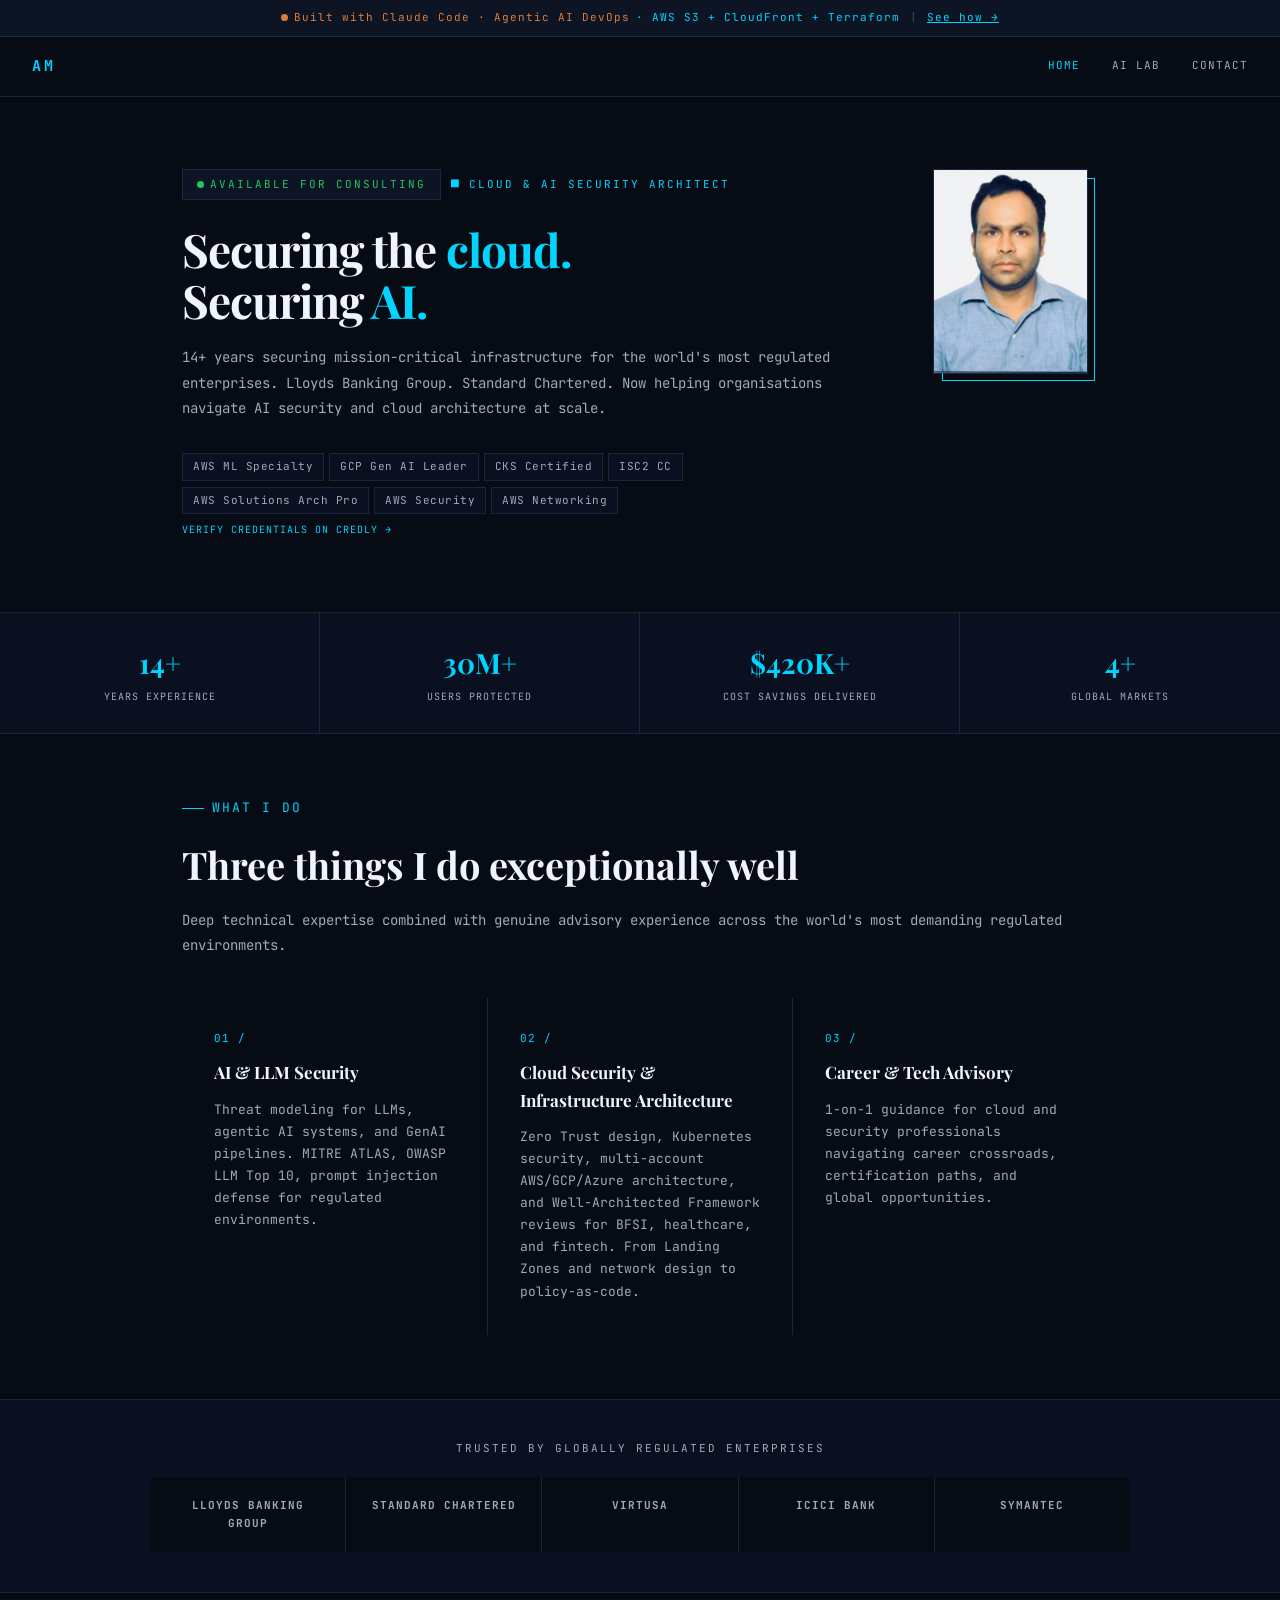
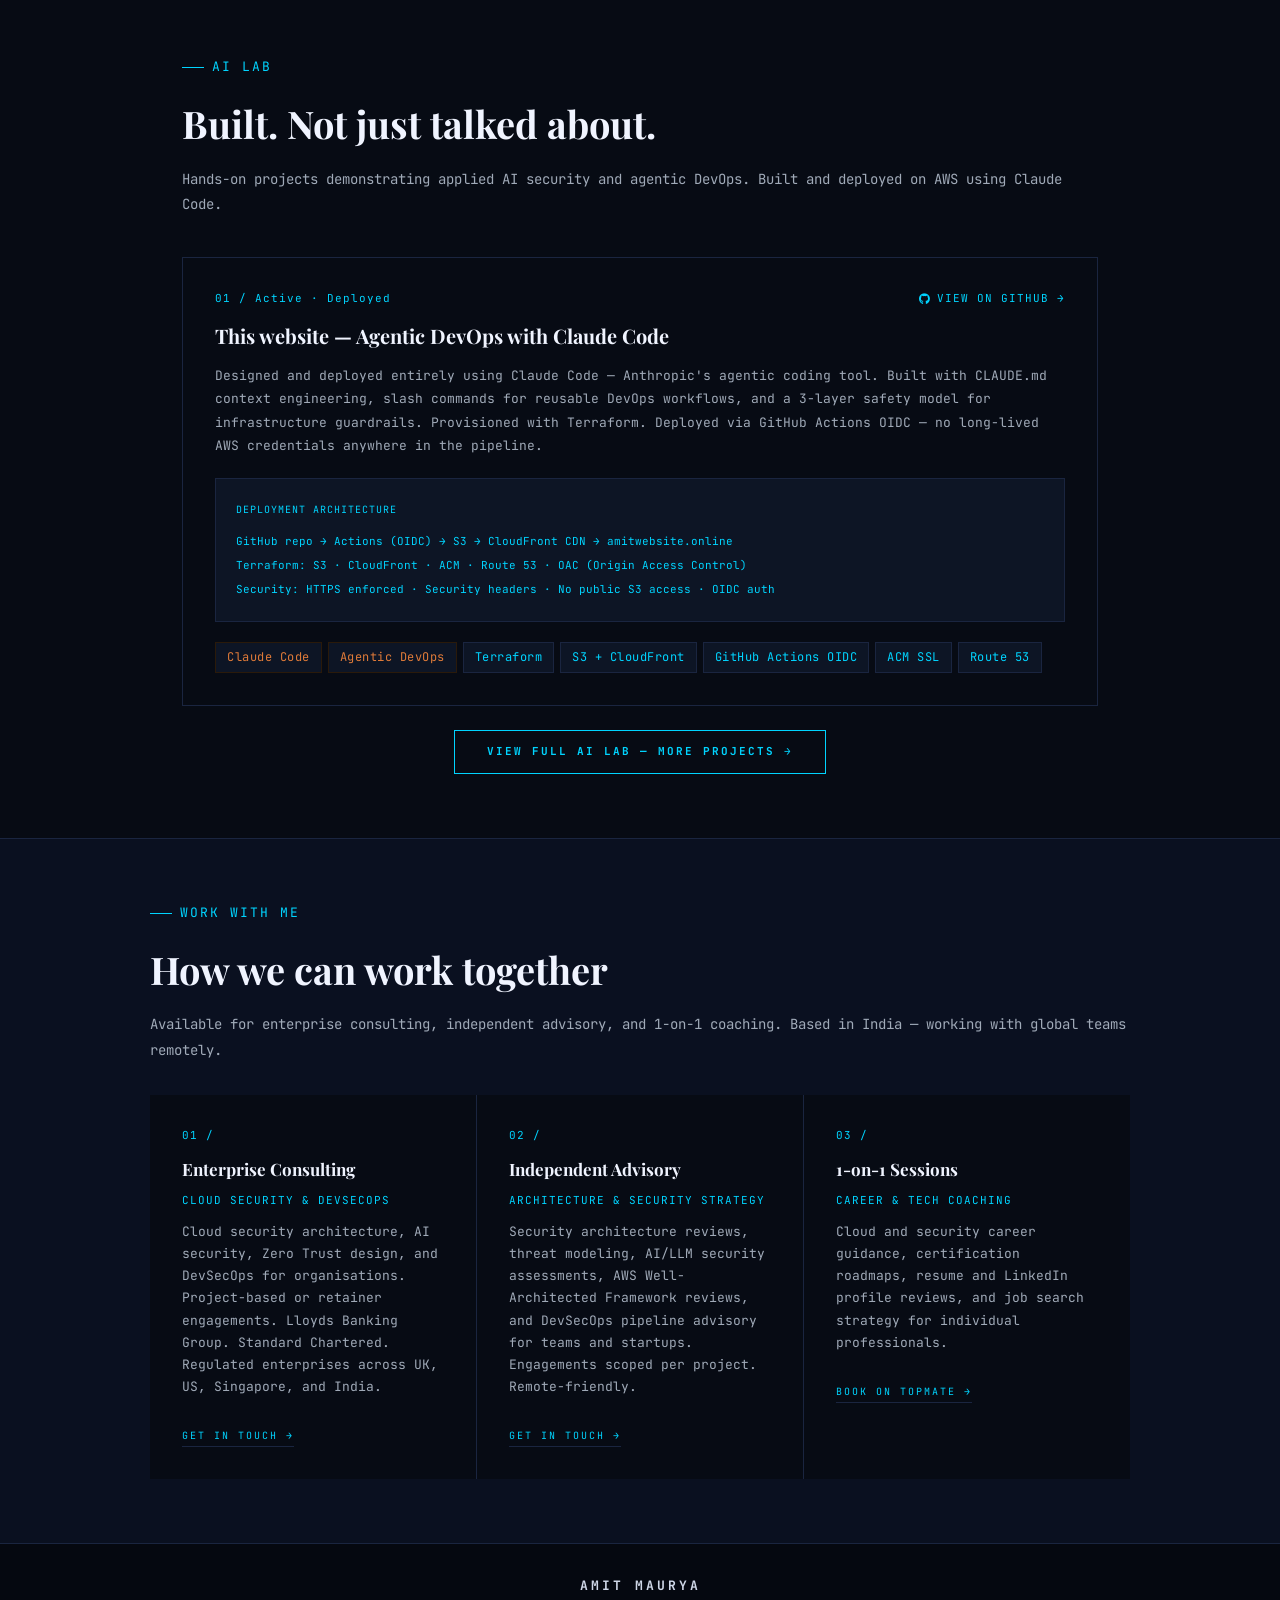
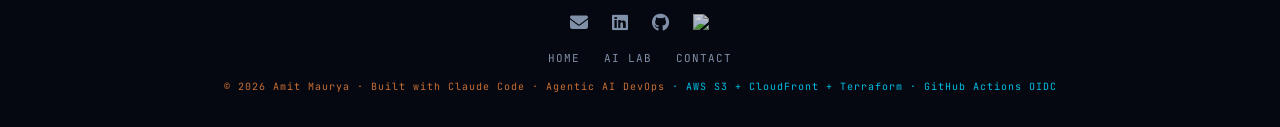
==== index.html @ d6aa3f91 "making site live" ====
<!DOCTYPE html>
<html lang="en">
<head>
  <meta charset="UTF-8">
  <meta name="viewport" content="width=device-width, initial-scale=1.0">
  <link rel="icon" href="favicon.ico" type="image/x-icon">
  <title>Amit Maurya — Cloud & AI Security Architect</title>

  <!-- SEO Meta Tags -->
  <meta name="description" content="Amit Maurya — Cloud & AI Security Architect with 14+ years experience securing mission-critical infrastructure. AWS, GCP, Azure security architecture, Zero Trust, DevSecOps, AI/LLM security for regulated enterprises globally.">
  <meta name="keywords" content="cloud security architect, AI security, DevSecOps, AWS security, Zero Trust, threat modeling, LLM security, cloud infrastructure, India, remote">
  <meta name="author" content="Amit Maurya">
  <meta name="robots" content="index, follow">
  <link rel="canonical" href="https://amitwebsite.online/">

  <!-- Open Graph — LinkedIn / Social sharing -->
  <meta property="og:title" content="Amit Maurya — Cloud & AI Security Architect">
  <meta property="og:description" content="14+ years securing mission-critical infrastructure for Lloyds Banking Group, Standard Chartered, and global regulated enterprises. AI security, Zero Trust, DevSecOps.">
  <meta property="og:url" content="https://amitwebsite.online">
  <meta property="og:type" content="website">
  <meta property="og:image" content="https://amitwebsite.online/assets/images/amit.jpg">

  <!-- Fonts -->
  <link rel="preconnect" href="https://fonts.googleapis.com">
  <link rel="preconnect" href="https://fonts.gstatic.com" crossorigin>
  <link href="https://fonts.googleapis.com/css2?family=Playfair+Display:wght@700&family=JetBrains+Mono:wght@400;700&display=swap" rel="stylesheet">

  <!-- Font Awesome Icons -->
  <link rel="stylesheet" href="https://cdnjs.cloudflare.com/ajax/libs/font-awesome/6.5.0/css/all.min.css">

  <!-- Stylesheet -->
  <link rel="stylesheet" href="assets/css/style.css">
</head>
<body>

  <!-- ============================================================
       Announce Bar
       ============================================================ -->
  <div class="announce">
    <span class="announce-dot"></span>
    <span class="announce-orange">Built with Claude Code · Agentic AI DevOps</span>
    <span class="announce-cyan"> · AWS S3 + CloudFront + Terraform</span>
    <span class="announce-sep">|</span>
    <a href="lab.html" class="announce-link">See how →</a>
  </div>

  <!-- ============================================================
       Navigation
       ============================================================ -->
  <nav class="nav">
    <a href="index.html" class="nav-logo">AM</a>
    <div class="nav-links">
      <a href="index.html" class="active">Home</a>
      <a href="lab.html">AI Lab</a>
      <a href="contact.html">Contact</a>
    </div>
    <button class="hamburger" id="hamburger" aria-label="Toggle menu">
      <span></span>
      <span></span>
      <span></span>
    </button>
  </nav>

  <!-- Mobile Navigation -->
  <div class="nav-mobile" id="nav-mobile">
    <a href="index.html">Home</a>
    <a href="lab.html">AI Lab</a>
    <a href="contact.html">Contact</a>
  </div>

  <!-- ============================================================
       Hero
       ============================================================ -->
  <section class="hero">
    <div class="hero-left">
      <div class="badge-row">
        <div class="avail-badge">
          <span class="avail-dot"></span>
          <span class="avail-text">Available for consulting</span>
        </div>
        <span class="role-sep">■</span>
        <span class="role-text">Cloud & AI Security Architect</span>
      </div>

      <h1>Securing the <span>cloud.</span><br>Securing <span>AI.</span></h1>

      <p class="hero-sub">14+ years securing mission-critical infrastructure for the world's most regulated enterprises. Lloyds Banking Group. Standard Chartered. Now helping organisations navigate AI security and cloud architecture at scale.</p>

      <div class="cert-block">
        <div class="cert-line">
          <span class="cert-pill">AWS ML Specialty</span>
          <span class="cert-pill">GCP Gen AI Leader</span>
          <span class="cert-pill">CKS Certified</span>
          <span class="cert-pill">ISC2 CC</span>
        </div>
        <div class="cert-line">
          <span class="cert-pill">AWS Solutions Arch Pro</span>
          <span class="cert-pill">AWS Security</span>
          <span class="cert-pill">AWS Networking</span>
        </div>
      </div>
      <a href="https://www.credly.com/users/amit-maurya.19bdac44/badges"
         target="_blank" style="font-size:10px;color:#00d4ff;
         letter-spacing:1px;text-transform:uppercase;
         text-decoration:none;margin-top:8px;display:inline-block">
         Verify credentials on Credly →
      </a>

    </div>
    <div class="hero-right">
      <div class="photo-frame">
        <img src="assets/images/amit.jpg" alt="Amit Maurya">
        </div>
      </div>
  </section>

  <!-- ============================================================
       Stats Bar
       ============================================================ -->
  <div class="stats-bar">
    <div class="stat">
      <div class="stat-num">14+</div>
      <div class="stat-label">Years experience</div>
    </div>
    <div class="stat">
      <div class="stat-num">30M+</div>
      <div class="stat-label">Users protected</div>
    </div>
    <div class="stat">
      <div class="stat-num">$420K+</div>
      <div class="stat-label">Cost savings delivered</div>
    </div>
    <div class="stat">
      <div class="stat-num">4+</div>
      <div class="stat-label">Global markets</div>
    </div>
  </div>

  <!-- ============================================================
       What I Do
       ============================================================ -->
  <div class="section">
    <div class="sec-tag">
      <span class="sec-line"></span>
      <span class="sec-label">What I do</span>
    </div>
    <div class="sec-title">Three things I do exceptionally well</div>
    <p class="sec-sub">Deep technical expertise combined with genuine advisory experience across the world's most demanding regulated environments.</p>

    <div class="services">
      <div class="svc">
        <div class="svc-num">01 /</div>
        <div class="svc-title">AI & LLM Security</div>
        <div class="svc-desc">Threat modeling for LLMs, agentic AI systems, and GenAI pipelines. MITRE ATLAS, OWASP LLM Top 10, prompt injection defense for regulated environments.</div>
      </div>
      <div class="svc">
        <div class="svc-num">02 /</div>
        <div class="svc-title">Cloud Security & Infrastructure Architecture</div>
        <div class="svc-desc">Zero Trust design, Kubernetes security, multi-account AWS/GCP/Azure architecture, and Well-Architected Framework reviews for BFSI, healthcare, and fintech. From Landing Zones and network design to policy-as-code.</div>
      </div>
      <div class="svc">
        <div class="svc-num">03 /</div>
        <div class="svc-title">Career & Tech Advisory</div>
        <div class="svc-desc">1-on-1 guidance for cloud and security professionals navigating career crossroads, certification paths, and global opportunities.</div>
      </div>
    </div>
  </div>

  <!-- ============================================================
       Clients Bar
       ============================================================ -->
  <div class="clients-bar">
    <div class="clients-inner">
      <div class="clients-lbl">Trusted by globally regulated enterprises</div>
      <div class="clients-row">
        <div class="client">Lloyds Banking Group</div>
        <div class="client">Standard Chartered</div>
        <div class="client">Virtusa</div>
        <div class="client">ICICI Bank</div>
        <div class="client">Symantec</div>
      </div>
    </div>
  </div>

  <!-- ============================================================
       AI Lab Teaser
       ============================================================ -->
  <div class="ailab-teaser">
    <div class="sec-tag">
      <span class="sec-line"></span>
      <span class="sec-label">AI Lab</span>
    </div>
    <div class="sec-title">Built. Not just talked about.</div>
    <p class="sec-sub">Hands-on projects demonstrating applied AI security and agentic DevOps. Built and deployed on AWS using Claude Code.</p>

    <div class="lab-card">
      <div class="lab-header">
        <div class="lab-num">01 / Active · Deployed</div>
        <a href="https://github.com/amitmaurya001/cloud-security-portfolio" target="_blank" rel="noopener" class="lab-link">
          <i class="fab fa-github"></i> View on GitHub →
        </a>
      </div>
      <div class="lab-title">This website — Agentic DevOps with Claude Code</div>
      <div class="lab-desc">Designed and deployed entirely using Claude Code — Anthropic's agentic coding tool. Built with CLAUDE.md context engineering, slash commands for reusable DevOps workflows, and a 3-layer safety model for infrastructure guardrails. Provisioned with Terraform. Deployed via GitHub Actions OIDC — no long-lived AWS credentials anywhere in the pipeline.</div>
      <div class="arch-box">
        <div class="arch-title">Deployment Architecture</div>
        <div class="arch-line">GitHub repo → Actions (OIDC) → S3 → CloudFront CDN → amitwebsite.online</div>
        <div class="arch-line">Terraform: S3 · CloudFront · ACM · Route 53 · OAC (Origin Access Control)</div>
        <div class="arch-line">Security: HTTPS enforced · Security headers · No public S3 access · OIDC auth</div>
      </div>
      <div class="tags">
        <span class="tag-orange">Claude Code</span>
        <span class="tag-orange">Agentic DevOps</span>
        <span class="tag">Terraform</span>
        <span class="tag">S3 + CloudFront</span>
        <span class="tag">GitHub Actions OIDC</span>
        <span class="tag">ACM SSL</span>
        <span class="tag">Route 53</span>
      </div>
    </div>

    <div class="lab-cta">
      <a href="lab.html" class="lab-cta-btn">View full AI Lab — more projects →</a>
    </div>
  </div>

  <!-- ============================================================
       Work With Me
       ============================================================ -->
  <div class="work-section">
    <div class="work-inner">
      <div class="sec-tag">
        <span class="sec-line"></span>
        <span class="sec-label">Work with me</span>
      </div>
      <div class="sec-title">How we can work together</div>
      <p class="sec-sub" style="margin-bottom:0">Available for enterprise consulting, independent advisory, and 1-on-1 coaching. Based in India — working with global teams remotely.</p>

      <div class="work-grid">
        <div class="work-card">
          <div class="work-num">01 /</div>
          <div class="work-title">Enterprise Consulting</div>
          <div class="work-subtitle">Cloud Security & DevSecOps</div>
          <div class="work-desc">Cloud security architecture, AI security, Zero Trust design, and DevSecOps for organisations. Project-based or retainer engagements. Lloyds Banking Group. Standard Chartered. Regulated enterprises across UK, US, Singapore, and India.</div>
          <a href="contact.html" class="work-cta">Get in touch →</a>
        </div>
        <div class="work-card">
          <div class="work-num">02 /</div>
          <div class="work-title">Independent Advisory</div>
          <div class="work-subtitle">Architecture & Security Strategy</div>
          <div class="work-desc">Security architecture reviews, threat modeling, AI/LLM security assessments, AWS Well-Architected Framework reviews, and DevSecOps pipeline advisory for teams and startups. Engagements scoped per project. Remote-friendly.</div>
          <a href="contact.html" class="work-cta">Get in touch →</a>
        </div>
        <div class="work-card">
          <div class="work-num">03 /</div>
          <div class="work-title">1-on-1 Sessions</div>
          <div class="work-subtitle">Career & Tech Coaching</div>
          <div class="work-desc">Cloud and security career guidance, certification roadmaps, resume and LinkedIn profile reviews, and job search strategy for individual professionals.</div>
          <a href="https://topmate.io/amit_maurya01" target="_blank" rel="noopener" class="work-cta">Book on Topmate →</a>
        </div>
      </div>
    </div>
  </div>

  <!-- ============================================================
       Footer
       ============================================================ -->
  <footer class="footer">
    <div class="footer-name">Amit Maurya</div>
    <div class="footer-icons">
      <a href="mailto:amit.maurya2012@gmail.com" class="footer-icon" title="Email">
        <i class="fas fa-envelope"></i>
      </a>
      <a href="https://www.linkedin.com/in/amitmaurya" target="_blank" rel="noopener" class="footer-icon" title="LinkedIn">
        <i class="fab fa-linkedin"></i>
      </a>
      <a href="https://github.com/amit-maurya" target="_blank" rel="noopener" class="footer-icon" title="GitHub">
        <i class="fab fa-github"></i>
      </a>
      <a href="https://topmate.io/amit_maurya01" target="_blank" rel="noopener" class="footer-icon" title="Topmate">
        <img src="https://cdn.simpleicons.org/topmate/8090a8" width="18" height="18" alt="Topmate" style="vertical-align:middle;opacity:0.8">
      </a>
    </div>
    <div class="footer-nav">
      <a href="index.html">Home</a>
      <a href="lab.html">AI Lab</a>
      <a href="contact.html">Contact</a>
    </div>
    <div class="footer-built">
      <span class="f-orange">© 2026 Amit Maurya · Built with Claude Code · Agentic AI DevOps</span>
      <span class="f-cyan"> · AWS S3 + CloudFront + Terraform · GitHub Actions OIDC</span>
    </div>
  </footer>

  <!-- JavaScript -->
  <script src="assets/js/main.js"></script>

</body>
</html>
---- assets/css/style.css ----
/* ============================================================
   amitwebsite.online — Amit Maurya Portfolio
   Shared Stylesheet
   Preview 9 Approved Design
   ============================================================ */

/* Google Fonts */
@import url('https://fonts.googleapis.com/css2?family=Playfair+Display:wght@700&family=JetBrains+Mono:wght@400;700&display=swap');

/* ============================================================
   CSS Variables
   ============================================================ */
:root {
  --bg-primary:     #070b14;
  --bg-secondary:   #0a1020;
  --bg-surface:     #0d1525;
  --border:         #1a2540;
  --border-mid:     #2a3a50;
  --cyan:           #00d4ff;
  --orange:         #E07B39;
  --green:          #22c55e;
  --text-primary:   #f0f4ff;
  --text-body:      #e8eaf0;
  --text-muted:     #a0aab8;
  --text-faint:     #8090a8;
  --text-dim:       #3a4a60;
  --font-mono:      'JetBrains Mono', 'Courier New', monospace;
  --font-serif:     'Playfair Display', Georgia, serif;
}

/* ============================================================
   Reset & Base
   ============================================================ */
*, *::before, *::after {
  box-sizing: border-box;
  margin: 0;
  padding: 0;
}

html {
  scroll-behavior: smooth;
}

body {
  font-family: var(--font-mono);
  background: var(--bg-primary);
  color: var(--text-body);
  font-size: 15px;
  line-height: 1.6;
  -webkit-font-smoothing: antialiased;
}

a {
  text-decoration: none;
  color: inherit;
}

img {
  max-width: 100%;
  display: block;
}

/* ============================================================
   Announce Bar
   ============================================================ */
.announce {
  background: var(--bg-surface);
  border-bottom: 1px solid #1a3040;
  padding: 9px 2rem;
  display: flex;
  align-items: center;
  justify-content: center;
  gap: 6px;
  flex-wrap: wrap;
}

.announce-dot {
  width: 7px;
  height: 7px;
  background: var(--orange);
  border-radius: 50%;
  display: inline-block;
  flex-shrink: 0;
}

.announce-orange {
  font-size: 11px;
  color: var(--orange);
  letter-spacing: 1px;
}

.announce-cyan {
  font-size: 11px;
  color: var(--cyan);
  letter-spacing: 1px;
}

.announce-sep {
  font-size: 11px;
  color: var(--text-dim);
  margin: 0 4px;
}

.announce-link {
  font-size: 11px;
  color: var(--cyan);
  letter-spacing: 1px;
  text-decoration: underline;
  cursor: pointer;
}

/* ============================================================
   Navigation
   ============================================================ */
.nav {
  background: var(--bg-primary);
  border-bottom: 1px solid var(--border);
  padding: 0 2rem;
  display: flex;
  align-items: center;
  justify-content: space-between;
  height: 60px;
  position: sticky;
  top: 0;
  z-index: 100;
}

.nav-logo {
  font-size: 15px;
  font-weight: 700;
  letter-spacing: 3px;
  color: var(--cyan);
  text-transform: uppercase;
  text-decoration: none;
}

.nav-links {
  display: flex;
  gap: 2rem;
  align-items: center;
}

.nav-links a {
  font-size: 11px;
  color: var(--text-muted);
  letter-spacing: 1px;
  text-transform: uppercase;
  transition: color 0.2s;
}

.nav-links a:hover,
.nav-links a.active {
  color: var(--cyan);
}

/* Hamburger — mobile only */
.hamburger {
  display: none;
  flex-direction: column;
  gap: 5px;
  cursor: pointer;
  background: none;
  border: none;
  padding: 4px;
}

.hamburger span {
  display: block;
  width: 22px;
  height: 1px;
  background: var(--text-muted);
  transition: all 0.3s;
}

.nav-mobile {
  display: none;
  flex-direction: column;
  background: var(--bg-primary);
  border-bottom: 1px solid var(--border);
  padding: 1rem 2rem;
  gap: 1rem;
}

.nav-mobile.open {
  display: flex;
}

.nav-mobile a {
  font-size: 11px;
  color: var(--text-muted);
  letter-spacing: 1px;
  text-transform: uppercase;
  padding: 0.5rem 0;
  border-bottom: 1px solid var(--border);
}

.nav-mobile a:hover {
  color: var(--cyan);
}

/* ============================================================
   Hero Section
   ============================================================ */
.hero {
  padding: 4.5rem 2rem;
  max-width: 980px;
  margin: 0 auto;
  display: grid;
  grid-template-columns: 1fr 175px;
  gap: 3rem;
  align-items: start;
}

.badge-row {
  display: flex;
  align-items: center;
  gap: 10px;
  margin-bottom: 1.5rem;
  flex-wrap: nowrap;
}

.avail-badge {
  display: inline-flex;
  align-items: center;
  gap: 6px;
  background: var(--bg-surface);
  border: 1px solid var(--border);
  padding: 6px 14px;
  white-space: nowrap;
}

.avail-dot {
  width: 7px;
  height: 7px;
  background: var(--green);
  border-radius: 50%;
}

.avail-text {
  font-size: 11px;
  color: var(--green);
  letter-spacing: 2px;
  text-transform: uppercase;
}

.role-sep {
  color: var(--cyan);
  font-size: 13px;
  flex-shrink: 0;
}

.role-text {
  font-size: 11px;
  color: var(--cyan);
  letter-spacing: 2px;
  text-transform: uppercase;
  white-space: nowrap;
}

.hero h1 {
  font-family: var(--font-serif);
  font-size: clamp(32px, 4vw, 46px);
  font-weight: 700;
  line-height: 1.1;
  margin-bottom: 1.25rem;
  color: var(--text-primary);
  letter-spacing: -1px;
}

.hero h1 span {
  color: var(--cyan);
}

.hero-sub {
  font-size: 14px;
  color: var(--text-muted);
  line-height: 1.8;
  margin-bottom: 2rem;
}

.cert-block {
  display: flex;
  flex-direction: column;
  gap: 6px;
}

.cert-line {
  display: flex;
  flex-wrap: wrap;
  gap: 5px;
}

.cert-pill {
  font-size: 11px;
  color: var(--text-muted);
  background: var(--bg-secondary);
  padding: 4px 10px;
  border: 1px solid var(--border);
  letter-spacing: 0.5px;
  white-space: nowrap;
}

/* Photo Frame */
.hero-right {
  display: flex;
  flex-direction: column;
  align-items: center;
}

.photo-frame {
  width: 155px;
  height: 205px;
  background: var(--bg-surface);
  border: 1px solid var(--border);
  display: flex;
  align-items: center;
  justify-content: center;
  position: relative;
  overflow: visible;
}

.photo-frame::after {
  content: '';
  position: absolute;
  top: 8px;
  left: 8px;
  right: -8px;
  bottom: -8px;
  border: 1px solid var(--cyan);
  z-index: 0;
  pointer-events: none;
}

.photo-frame img {
  width: 100%;
  height: 100%;
  object-fit: cover;
  object-position: center top;
  position: relative;
  z-index: 1;
}

.photo-initials {
  font-family: var(--font-serif);
  font-size: 48px;
  font-weight: 700;
  color: var(--cyan);
  line-height: 1;
  z-index: 1;
  position: relative;
  text-align: center;
}

.photo-name {
  font-size: 8px;
  color: var(--text-faint);
  letter-spacing: 2px;
  text-transform: uppercase;
  margin-top: 6px;
  z-index: 1;
  position: relative;
  text-align: center;
}

/* ============================================================
   Stats Bar
   ============================================================ */
.stats-bar {
  display: grid;
  grid-template-columns: repeat(4, 1fr);
  background: var(--bg-secondary);
  border-top: 1px solid var(--border);
  border-bottom: 1px solid var(--border);
}

.stat {
  padding: 1.75rem;
  border-right: 1px solid var(--border);
  text-align: center;
}

.stat:last-child {
  border-right: none;
}

.stat-num {
  font-family: var(--font-serif);
  font-size: 28px;
  font-weight: 700;
  color: var(--cyan);
}

.stat-label {
  font-size: 10px;
  color: var(--text-muted);
  letter-spacing: 1px;
  text-transform: uppercase;
  margin-top: 3px;
}

/* ============================================================
   Section — Shared
   ============================================================ */
.section {
  padding: 4rem 2rem;
  max-width: 980px;
  margin: 0 auto;
}

.sec-tag {
  display: flex;
  align-items: center;
  gap: 8px;
  margin-bottom: 1rem;
}

.sec-line {
  width: 22px;
  height: 1px;
  background: var(--cyan);
}

.sec-label {
  font-size: 13px;
  color: var(--cyan);
  letter-spacing: 2px;
  text-transform: uppercase;
}

.sec-title {
  font-family: var(--font-serif);
  font-size: 38px;
  font-weight: 700;
  color: var(--text-primary);
  margin-bottom: 0.75rem;
}

.sec-sub {
  font-size: 14px;
  color: var(--text-muted);
  line-height: 1.8;
  margin-bottom: 2.5rem;
}

/* ============================================================
   What I Do — Services
   ============================================================ */
.services {
  display: grid;
  grid-template-columns: repeat(3, 1fr);
  gap: 1px;
  background: var(--border);
}

.svc {
  background: var(--bg-primary);
  padding: 2rem;
}

.svc-num {
  font-size: 11px;
  color: var(--cyan);
  letter-spacing: 1px;
  margin-bottom: 0.75rem;
}

.svc-title {
  font-family: var(--font-serif);
  font-size: 17px;
  font-weight: 700;
  color: var(--text-primary);
  margin-bottom: 0.75rem;
}

.svc-desc {
  font-size: 13px;
  color: var(--text-muted);
  line-height: 1.7;
}

/* ============================================================
   Clients Bar
   ============================================================ */
.clients-bar {
  background: var(--bg-secondary);
  padding: 2.5rem 2rem;
  border-top: 1px solid var(--border);
  border-bottom: 1px solid var(--border);
}

.clients-inner {
  max-width: 980px;
  margin: 0 auto;
}

.clients-lbl {
  font-size: 11px;
  color: var(--text-muted);
  letter-spacing: 2px;
  text-transform: uppercase;
  text-align: center;
  margin-bottom: 1.25rem;
}

.clients-row {
  display: flex;
  gap: 1px;
  background: var(--border);
  flex-wrap: wrap;
}

.client {
  background: var(--bg-primary);
  flex: 1;
  min-width: 120px;
  padding: 1.25rem;
  text-align: center;
  font-size: 11px;
  font-weight: 700;
  color: var(--text-muted);
  letter-spacing: 1px;
  text-transform: uppercase;
}

/* ============================================================
   AI Lab Teaser — Home Page
   ============================================================ */
.ailab-teaser {
  padding: 4rem 2rem;
  max-width: 980px;
  margin: 0 auto;
}

.lab-card {
  background: var(--bg-primary);
  border: 1px solid var(--border);
  padding: 2rem;
  margin-bottom: 1.5rem;
}

.lab-header {
  display: flex;
  justify-content: space-between;
  align-items: flex-start;
  margin-bottom: 0.75rem;
}

.lab-num {
  font-size: 11px;
  color: var(--cyan);
  letter-spacing: 1px;
}

.lab-link {
  font-size: 11px;
  color: var(--cyan);
  letter-spacing: 1px;
  text-transform: uppercase;
  display: flex;
  align-items: center;
  gap: 6px;
  text-decoration: none;
}

.lab-link:hover {
  text-decoration: underline;
}

.lab-title {
  font-family: var(--font-serif);
  font-size: 20px;
  font-weight: 700;
  color: var(--text-primary);
  margin-bottom: 0.75rem;
}

.lab-desc {
  font-size: 13px;
  color: var(--text-muted);
  line-height: 1.8;
  margin-bottom: 1.25rem;
}

.arch-box {
  background: var(--bg-surface);
  border: 1px solid var(--border);
  padding: 1.25rem;
  margin-bottom: 1.25rem;
  font-size: 11px;
  font-family: var(--font-mono);
  line-height: 2.2;
}

.arch-title {
  font-size: 10px;
  color: var(--cyan);
  letter-spacing: 1px;
  margin-bottom: 8px;
  text-transform: uppercase;
}

.arch-line {
  color: var(--cyan);
}

.tags {
  display: flex;
  gap: 6px;
  flex-wrap: wrap;
}

.tag {
  font-size: 12px;
  color: var(--cyan);
  background: var(--bg-surface);
  padding: 5px 11px;
  border: 1px solid var(--border);
  letter-spacing: 0.5px;
}

.tag-orange {
  font-size: 12px;
  color: var(--orange);
  background: var(--bg-surface);
  padding: 5px 11px;
  border: 1px solid #2a1a0a;
  letter-spacing: 0.5px;
}

.lab-cta {
  text-align: center;
  margin-top: 0;
}

.lab-cta-btn {
  background: transparent;
  color: var(--cyan);
  padding: 12px 32px;
  font-size: 11px;
  font-weight: 700;
  letter-spacing: 2px;
  text-transform: uppercase;
  border: 1px solid var(--cyan);
  cursor: pointer;
  font-family: var(--font-mono);
  transition: all 0.2s;
  text-decoration: none;
  display: inline-block;
}

.lab-cta-btn:hover {
  background: var(--cyan);
  color: var(--bg-primary);
}

/* ============================================================
   Work With Me
   ============================================================ */
.work-section {
  background: var(--bg-secondary);
  padding: 4rem 2rem;
  border-top: 1px solid var(--border);
}

.work-inner {
  max-width: 980px;
  margin: 0 auto;
}

.work-grid {
  display: grid;
  grid-template-columns: repeat(3, 1fr);
  gap: 1px;
  background: var(--border);
  margin-top: 2rem;
}

.work-card {
  background: var(--bg-primary);
  padding: 2rem;
}

.work-num {
  font-size: 11px;
  color: var(--cyan);
  letter-spacing: 1px;
  margin-bottom: 0.75rem;
}

.work-title {
  font-family: var(--font-serif);
  font-size: 17px;
  font-weight: 700;
  color: var(--text-primary);
  margin-bottom: 0.5rem;
}

.work-subtitle {
  font-size: 11px;
  color: var(--cyan);
  letter-spacing: 1px;
  text-transform: uppercase;
  margin-bottom: 0.75rem;
}

.work-desc {
  font-size: 13px;
  color: var(--text-muted);
  line-height: 1.7;
  margin-bottom: 1.5rem;
}

.work-cta {
  display: inline-flex;
  align-items: center;
  gap: 8px;
  font-size: 10px;
  color: var(--cyan);
  letter-spacing: 2px;
  text-transform: uppercase;
  cursor: pointer;
  border-bottom: 1px solid var(--border);
  padding-bottom: 2px;
  text-decoration: none;
  transition: border-color 0.2s;
}

.work-cta:hover {
  border-bottom-color: var(--cyan);
}

/* ============================================================
   AI Lab Page — Full Cards
   ============================================================ */
.lab-hero {
  padding: 3.5rem 2rem 2rem;
  max-width: 980px;
  margin: 0 auto;
}

.lab-cards-full {
  max-width: 980px;
  margin: 0 auto;
  padding: 0 2rem 4rem;
  display: flex;
  flex-direction: column;
  gap: 1px;
  background: var(--border);
}

.lab-card-full {
  background: var(--bg-primary);
  padding: 2rem;
}

/* ============================================================
   Contact Page
   ============================================================ */
.contact-grid {
  display: grid;
  grid-template-columns: 1fr 1fr;
  gap: 3rem;
  align-items: start;
  margin-top: 2rem;
}

.contact-info-title {
  font-family: var(--font-serif);
  font-size: 24px;
  font-weight: 700;
  color: var(--text-primary);
  margin-bottom: 1rem;
}

.contact-info-text {
  font-size: 14px;
  color: var(--text-muted);
  line-height: 1.8;
  margin-bottom: 1.5rem;
}

.contact-detail {
  display: flex;
  align-items: flex-start;
  gap: 12px;
  margin-bottom: 0.85rem;
}

.contact-icon {
  color: var(--cyan);
  font-size: 14px;
  margin-top: 2px;
  width: 16px;
  text-align: center;
}

.contact-val {
  font-size: 13px;
  color: #d0d8e8;
}

.response-note {
  background: var(--bg-surface);
  border-left: 2px solid var(--cyan);
  padding: 10px 16px;
  margin-top: 1.5rem;
  margin-bottom: 1.5rem;
}

.response-text {
  font-size: 12px;
  color: var(--text-muted);
}

.availability {
  padding-top: 1.5rem;
  border-top: 1px solid var(--border);
}

.availability-label {
  font-size: 11px;
  color: var(--cyan);
  letter-spacing: 2px;
  text-transform: uppercase;
  margin-bottom: 8px;
}

.availability-text {
  font-size: 13px;
  color: var(--text-muted);
  line-height: 1.7;
}

/* Contact Form */
.form-wrapper {
  background: var(--bg-secondary);
  border: 1px solid var(--border);
  padding: 2rem;
}

.form-title {
  font-family: var(--font-serif);
  font-size: 20px;
  font-weight: 700;
  color: var(--text-primary);
  margin-bottom: 1.5rem;
}

.form-group {
  margin-bottom: 1.25rem;
}

.form-label {
  font-size: 10px;
  color: var(--cyan);
  letter-spacing: 2px;
  text-transform: uppercase;
  display: block;
  margin-bottom: 6px;
}

.form-input,
.form-textarea {
  width: 100%;
  background: var(--bg-primary);
  border: 1px solid var(--border);
  color: var(--text-body);
  padding: 11px 14px;
  font-size: 13px;
  font-family: var(--font-mono);
  outline: none;
  transition: border-color 0.2s;
}

.form-input:focus,
.form-textarea:focus {
  border-color: var(--cyan);
}

.form-textarea {
  resize: vertical;
  min-height: 110px;
}

.form-submit {
  background: var(--cyan);
  color: var(--bg-primary);
  padding: 13px 28px;
  font-size: 11px;
  font-weight: 700;
  letter-spacing: 2px;
  text-transform: uppercase;
  border: none;
  cursor: pointer;
  font-family: var(--font-mono);
  width: 100%;
  transition: opacity 0.2s;
}

.form-submit:hover {
  opacity: 0.9;
}

/* ============================================================
   Footer
   ============================================================ */
.footer {
  background: #050810;
  border-top: 1px solid var(--border);
  padding: 2rem;
  text-align: center;
}

.footer-name {
  font-size: 13px;
  font-weight: 700;
  color: #d0d8e8;
  letter-spacing: 3px;
  text-transform: uppercase;
  margin-bottom: 0.75rem;
}

.footer-icons {
  display: flex;
  gap: 1.5rem;
  justify-content: center;
  margin-bottom: 0.75rem;
  align-items: center;
}

.footer-icon {
  color: var(--text-faint);
  font-size: 18px;
  cursor: pointer;
  text-decoration: none;
  transition: color 0.2s;
}

.footer-icon:hover {
  color: var(--cyan);
}

.footer-nav {
  display: flex;
  gap: 1.5rem;
  justify-content: center;
  margin-bottom: 0.75rem;
  flex-wrap: wrap;
}

.footer-nav a {
  font-size: 11px;
  color: var(--text-faint);
  letter-spacing: 1px;
  text-transform: uppercase;
  text-decoration: none;
  transition: color 0.2s;
}

.footer-nav a:hover {
  color: var(--cyan);
}

.footer-built {
  font-size: 10px;
  letter-spacing: 1px;
  opacity: 0.9;
}

.footer-built .f-orange { color: var(--orange); }
.footer-built .f-cyan   { color: var(--cyan); }

/* ============================================================
   Responsive — Tablet (max 768px)
   ============================================================ */
@media (max-width: 768px) {
  .hero {
    grid-template-columns: 1fr;
    padding: 3rem 1.5rem;
    gap: 2rem;
  }

  .hero-right {
    order: -1;
    flex-direction: row;
    align-items: flex-start;
    gap: 1.5rem;
  }

  .photo-frame {
    width: 120px;
    height: 160px;
    flex-shrink: 0;
  }

  .badge-row {
    flex-wrap: wrap;
  }

  .role-text {
    white-space: normal;
  }

  .stats-bar {
    grid-template-columns: repeat(2, 1fr);
  }

  .stat:nth-child(2) {
    border-right: none;
  }

  .stat:nth-child(3) {
    border-top: 1px solid var(--border);
  }

  .stat:nth-child(4) {
    border-top: 1px solid var(--border);
    border-right: none;
  }

  .services {
    grid-template-columns: 1fr;
  }

  .work-grid {
    grid-template-columns: 1fr;
  }

  .contact-grid {
    grid-template-columns: 1fr;
    gap: 2rem;
  }

  .nav-links {
    display: none;
  }

  .hamburger {
    display: flex;
  }
}

/* ============================================================
   Responsive — Mobile (max 480px)
   ============================================================ */
@media (max-width: 480px) {
  .hero {
    padding: 2rem 1rem;
  }

  .hero h1 {
    font-size: 32px;
  }

  .hero-right {
    flex-direction: column;
    align-items: center;
  }

  .photo-frame {
    width: 140px;
    height: 185px;
  }

  .stats-bar {
    grid-template-columns: repeat(2, 1fr);
  }

  .sec-title {
    font-size: 28px;
  }

  .section {
    padding: 2.5rem 1rem;
  }

  .ailab-teaser {
    padding: 2.5rem 1rem;
  }

  .work-section {
    padding: 2.5rem 1rem;
  }

  .clients-row {
    flex-direction: column;
  }

  .client {
    min-width: 100%;
  }

  .announce {
    padding: 9px 1rem;
    text-align: center;
  }

  .nav {
    padding: 0 1rem;
  }

  .lab-cards-full {
    padding: 0 1rem 2rem;
  }
}
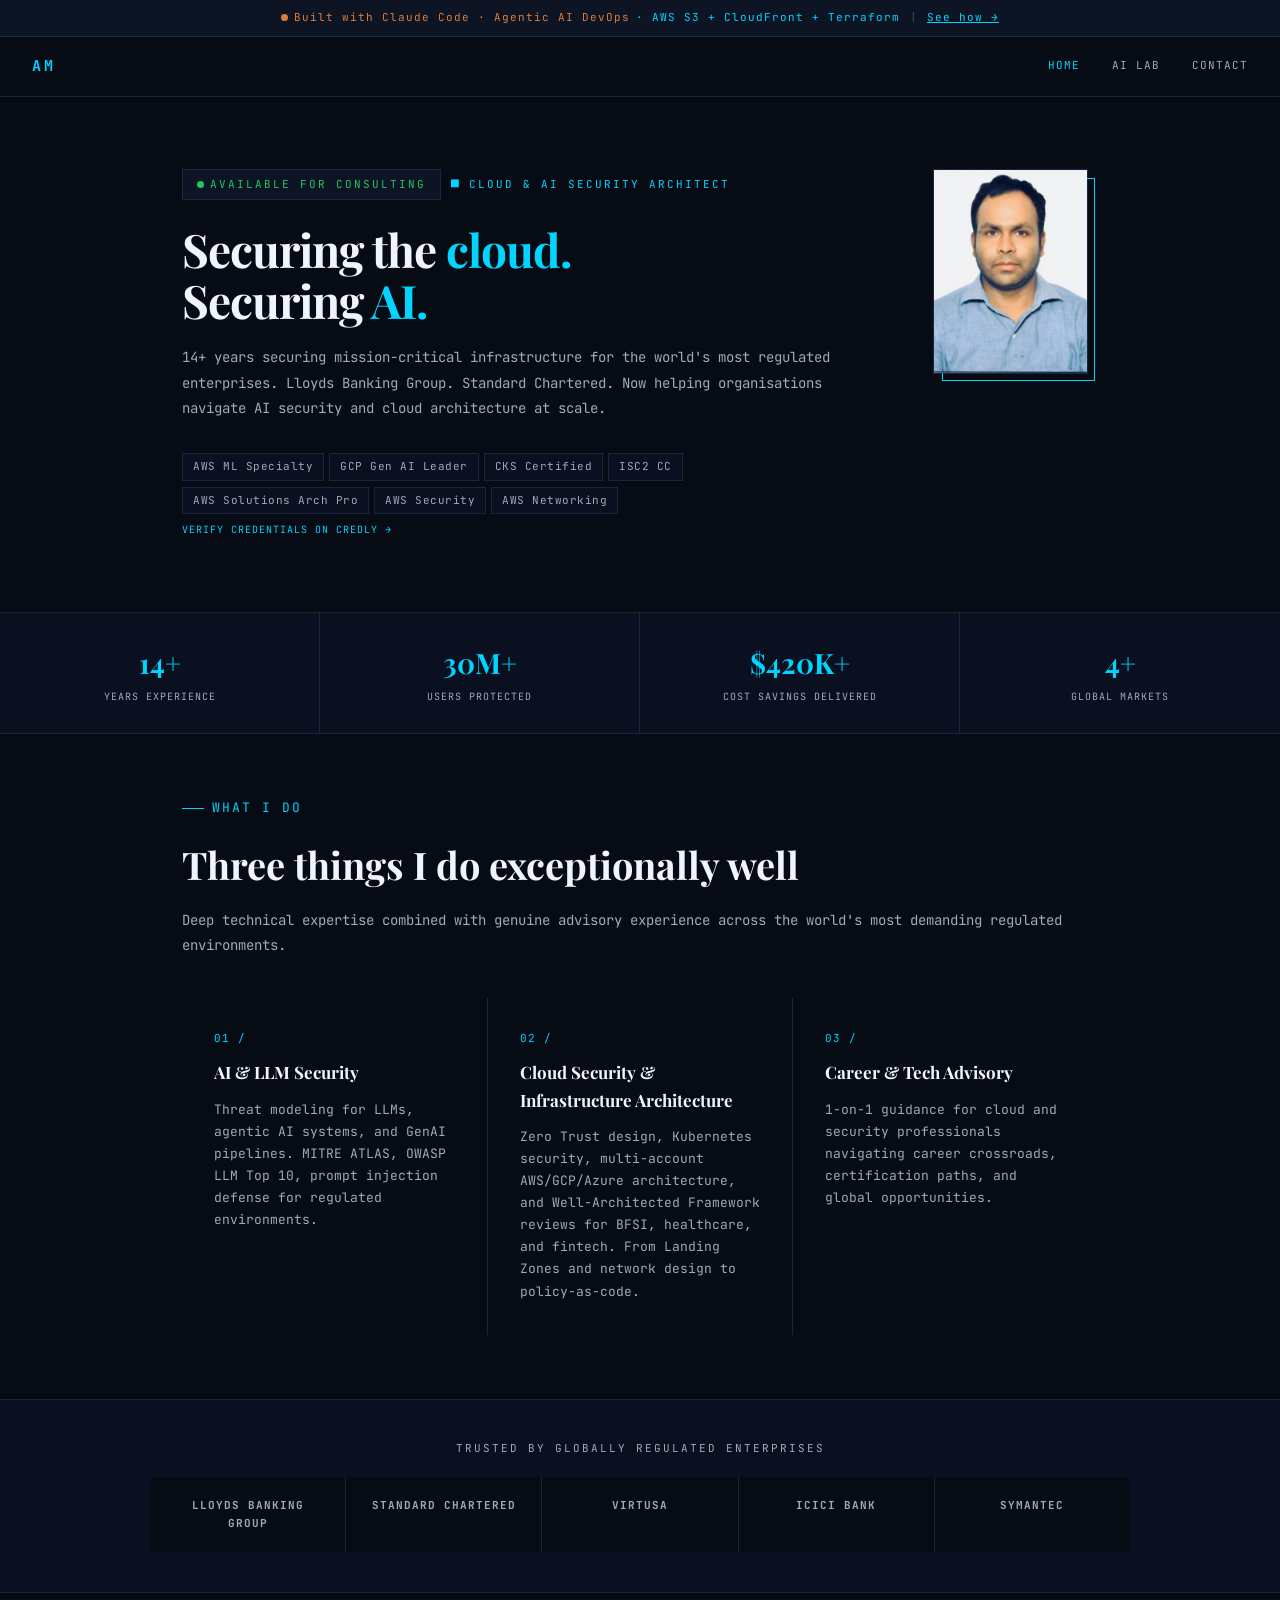
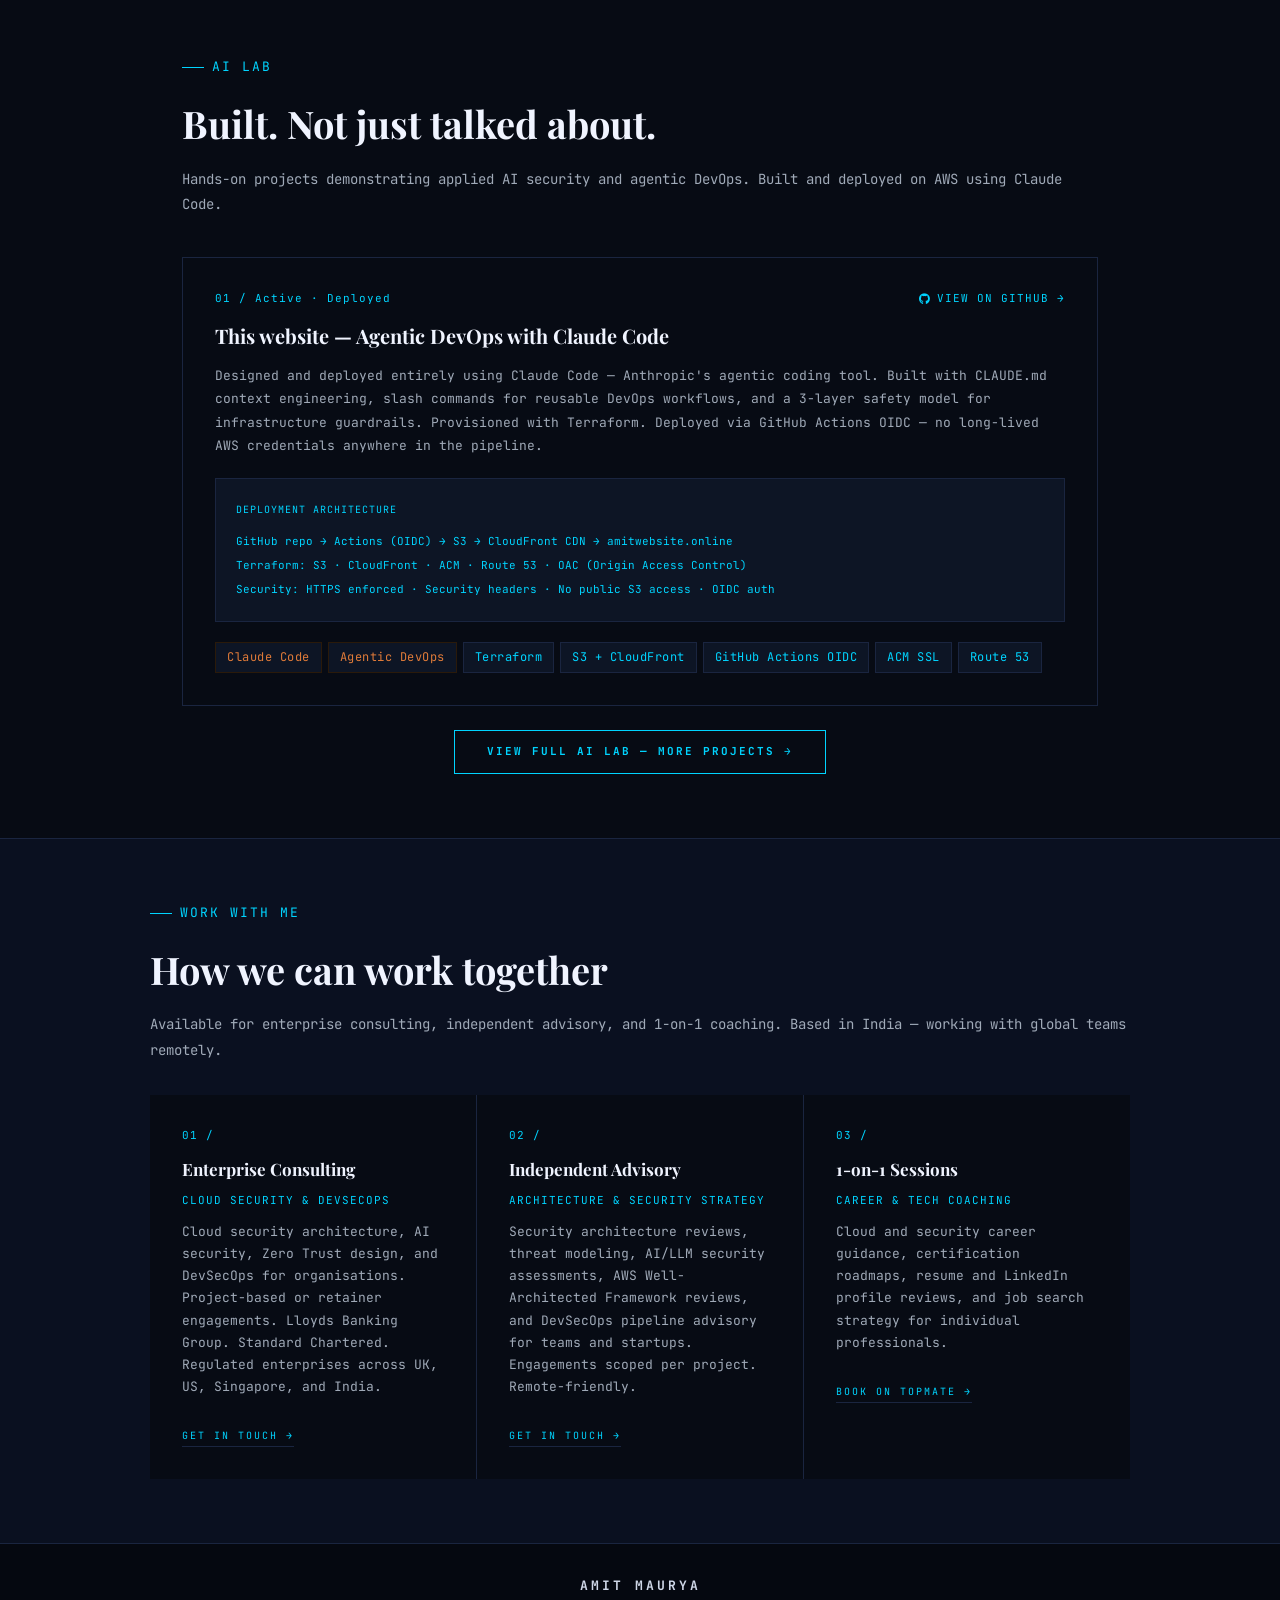
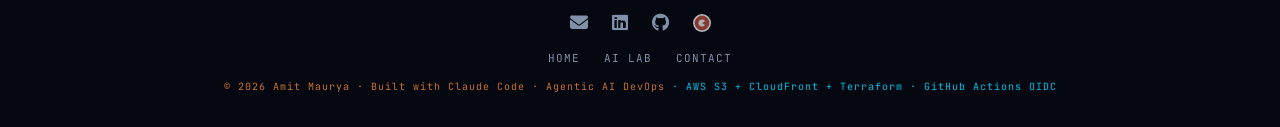
==== commit a5eb48ea: "fixed topmate logo" ====
--- a/index.html
+++ b/index.html
@@ -274,11 +274,11 @@
       <a href="https://www.linkedin.com/in/amitmaurya" target="_blank" rel="noopener" class="footer-icon" title="LinkedIn">
         <i class="fab fa-linkedin"></i>
       </a>
-      <a href="https://github.com/amit-maurya" target="_blank" rel="noopener" class="footer-icon" title="GitHub">
+      <a href="https://github.com/amitmaurya001/cloud-security-portfolio" target="_blank" rel="noopener" class="footer-icon" title="GitHub">
         <i class="fab fa-github"></i>
       </a>
       <a href="https://topmate.io/amit_maurya01" target="_blank" rel="noopener" class="footer-icon" title="Topmate">
-        <img src="https://cdn.simpleicons.org/topmate/8090a8" width="18" height="18" alt="Topmate" style="vertical-align:middle;opacity:0.8">
+      <img src="assets/images/topmate.png" width="18" height="18" alt="Topmate" style="vertical-align:middle;opacity:0.7;border-radius:50%;filter:grayscale(30%)">
       </a>
     </div>
     <div class="footer-nav">
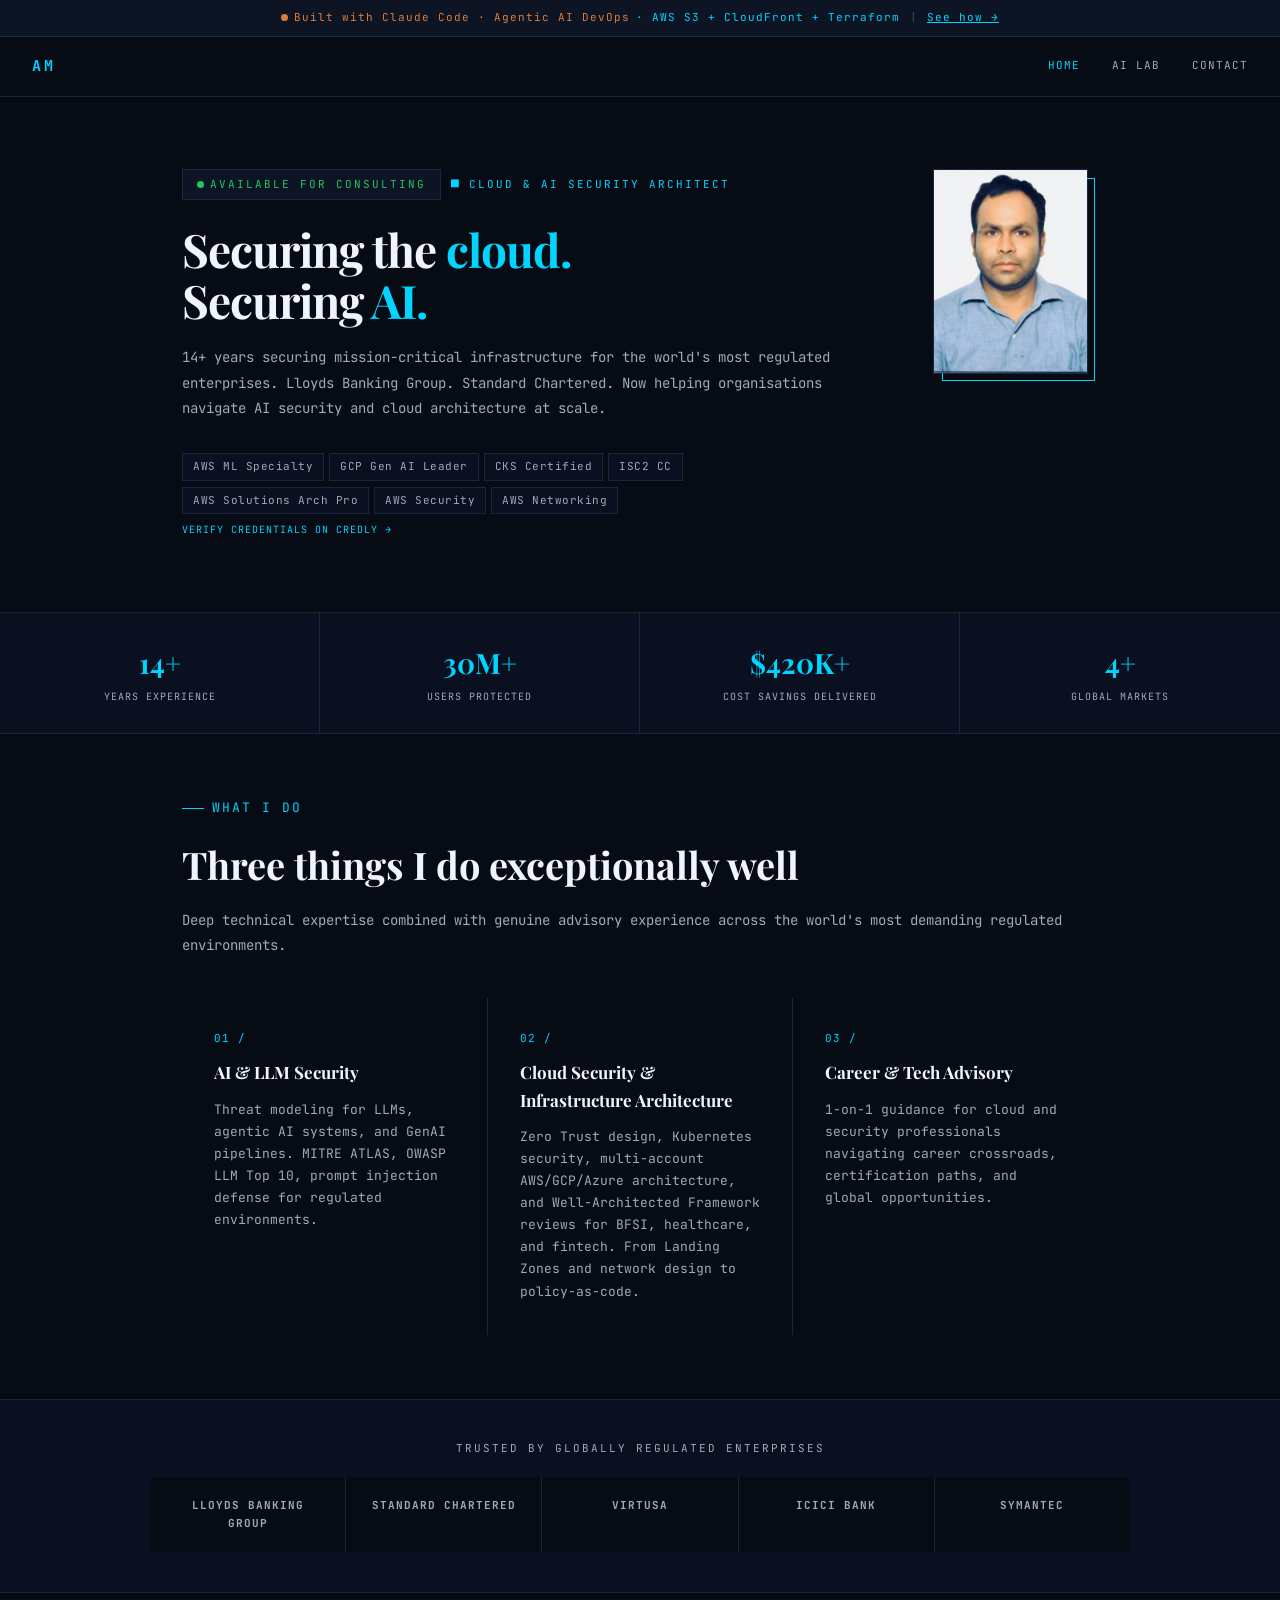
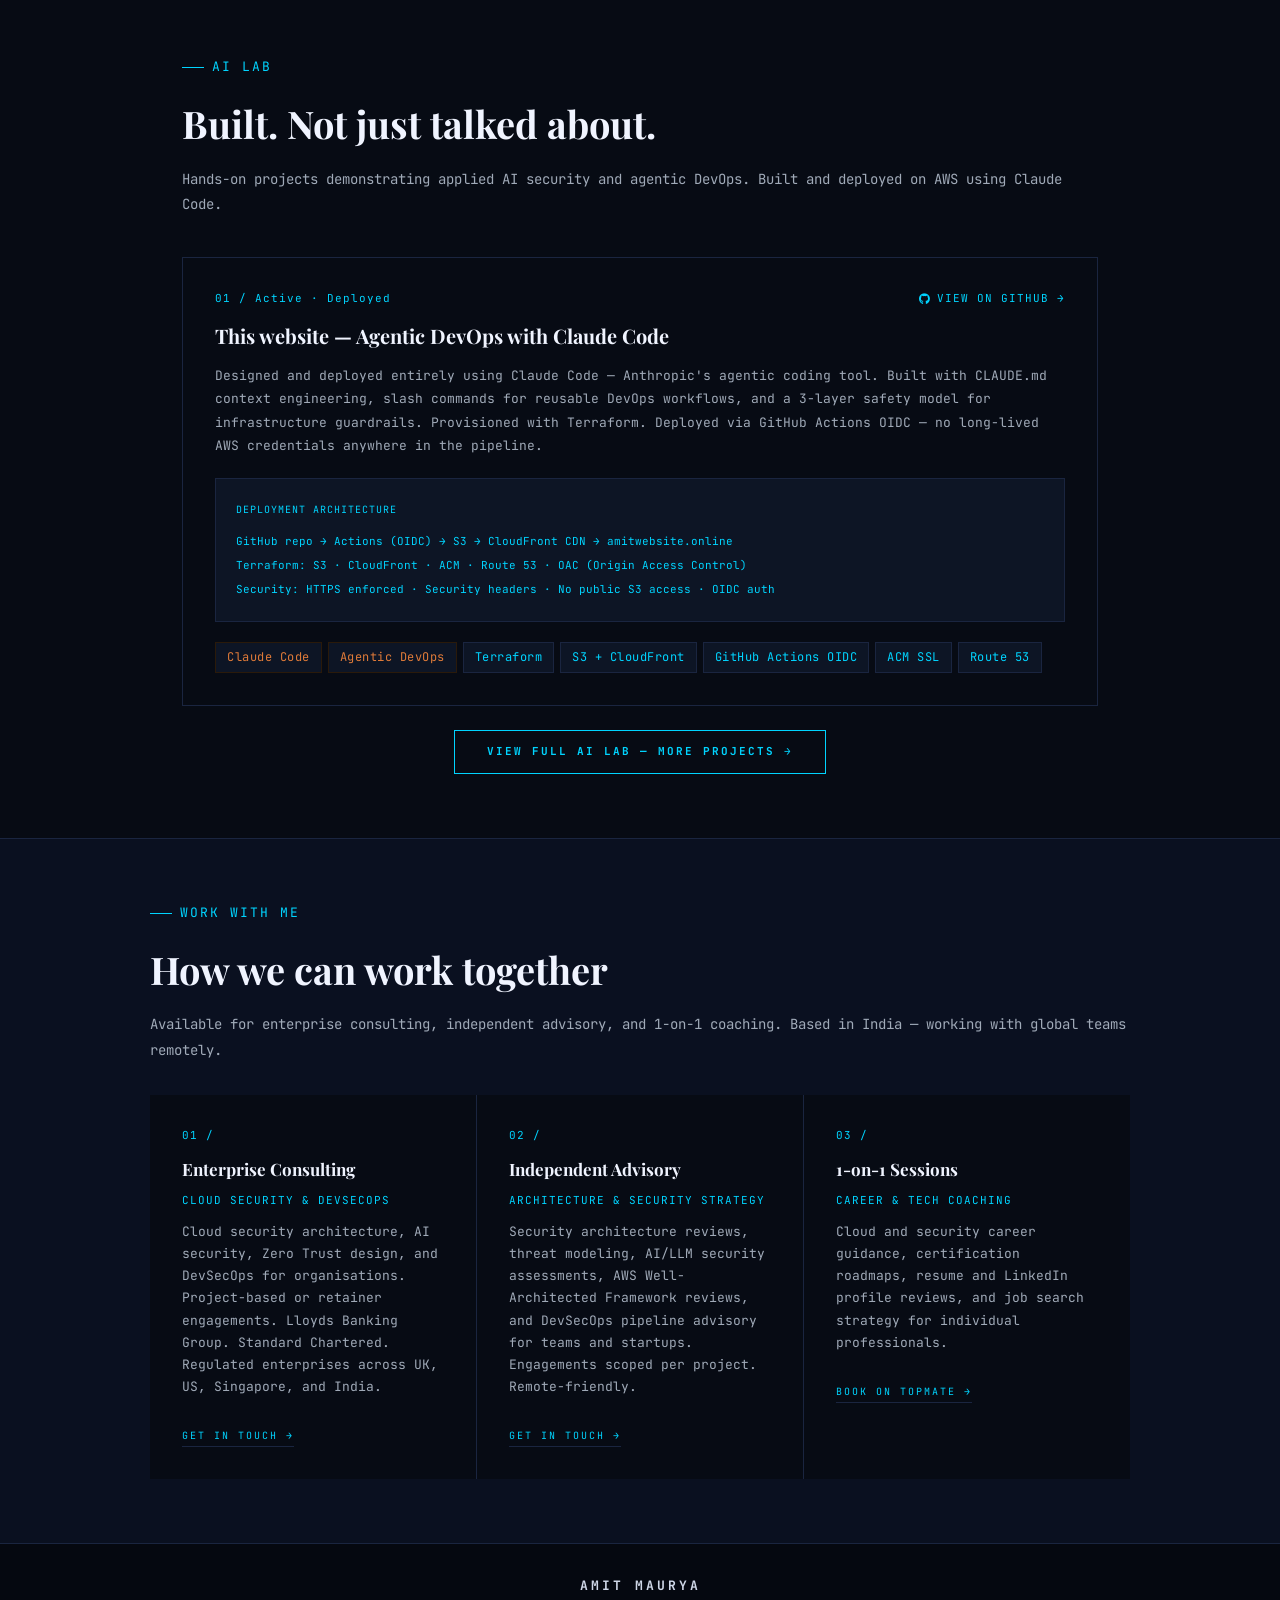
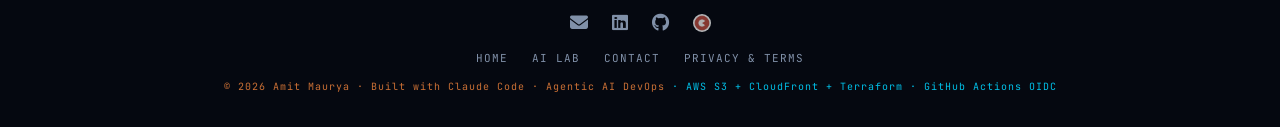
==== commit 65fb5dac: "privacy page linked to index" ====
--- a/index.html
+++ b/index.html
@@ -2,6 +2,14 @@
 <html lang="en">
 <head>
   <meta charset="UTF-8">
+    <!-- Google tag (gtag.js) -->
+    <script async src="https://www.googletagmanager.com/gtag/js?id=G-J0K1FTS01N"></script>
+    <script>
+      window.dataLayer = window.dataLayer || [];
+      function gtag(){dataLayer.push(arguments);}
+      gtag('js', new Date());
+      gtag('config', 'G-J0K1FTS01N');
+    </script>
   <meta name="viewport" content="width=device-width, initial-scale=1.0">
   <link rel="icon" href="favicon.ico" type="image/x-icon">
   <title>Amit Maurya — Cloud & AI Security Architect</title>
@@ -285,6 +293,7 @@
       <a href="index.html">Home</a>
       <a href="lab.html">AI Lab</a>
       <a href="contact.html">Contact</a>
+      <a href="privacy.html">Privacy & Terms</a>
     </div>
     <div class="footer-built">
       <span class="f-orange">© 2026 Amit Maurya · Built with Claude Code · Agentic AI DevOps</span>
